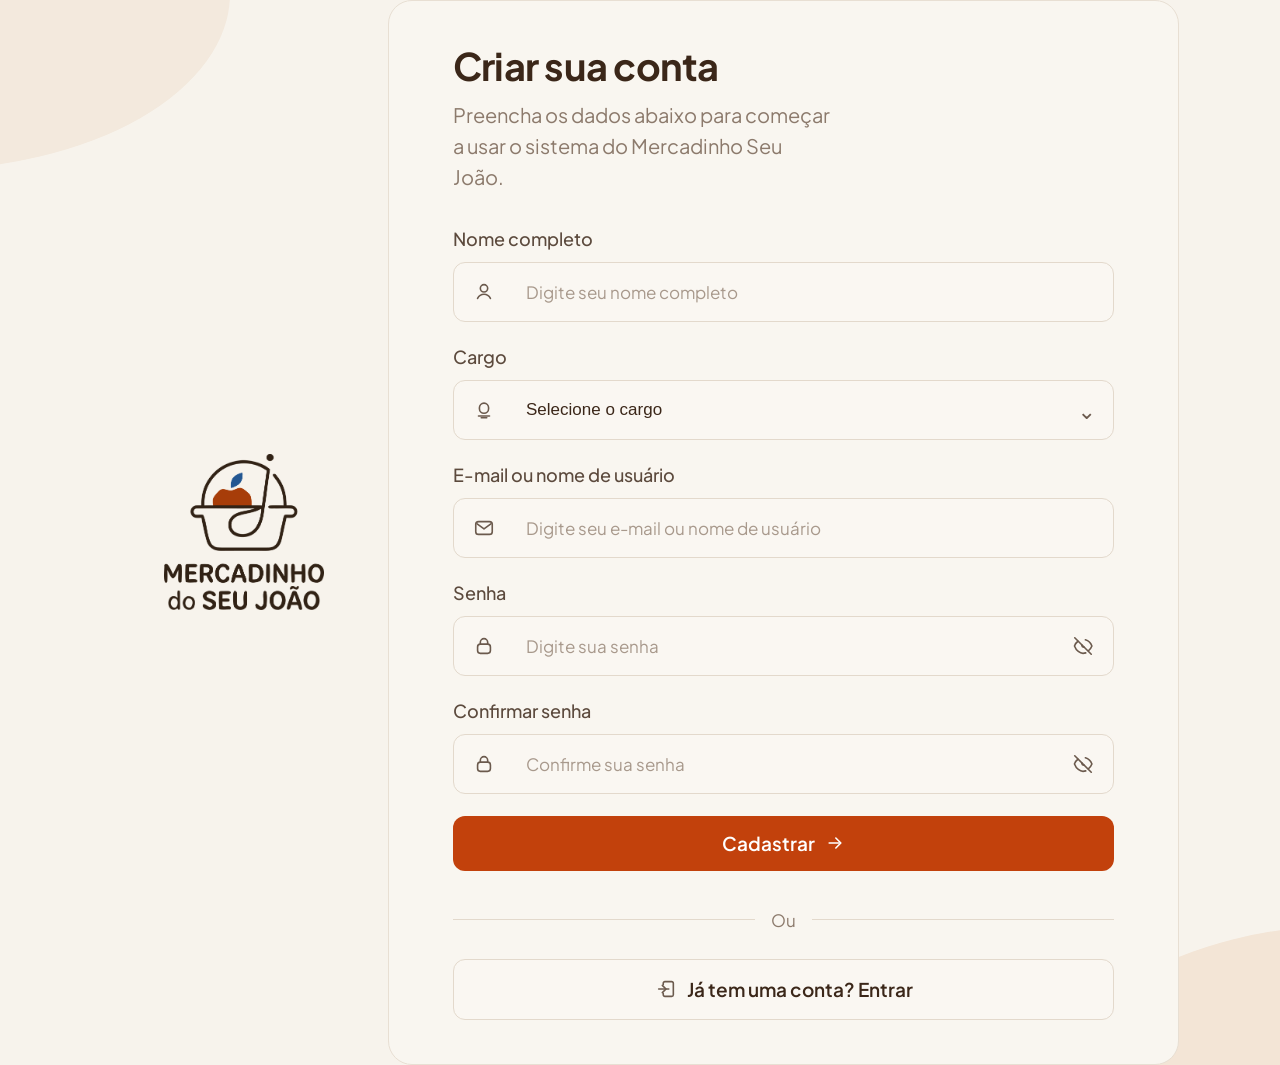
==== cadastro.html @ 9cb5e287 "Adiciona versão inicial do sistema de controle de estoque Aplicação web do Mercadinho Seu João com F" ====
<!DOCTYPE html>
<html lang="pt-BR">
<head>
  <meta charset="UTF-8" />
  <meta name="viewport" content="width=device-width, initial-scale=1.0" />
  <title>Mercadinho Seu João | Cadastro</title>
  <link rel="preconnect" href="https://fonts.googleapis.com" />
  <link rel="preconnect" href="https://fonts.gstatic.com" crossorigin />
  <link href="https://fonts.googleapis.com/css2?family=Plus+Jakarta+Sans:wght@400;500;600;700&display=swap" rel="stylesheet" />
  <link rel="stylesheet" href="styles.css" />
</head>
<body>
  <main class="login-page">
    <div class="decor decor-top-left" aria-hidden="true"></div>
    <div class="decor decor-bottom-right" aria-hidden="true"></div>

    <section class="brand-panel" aria-label="Apresentação do Mercadinho Seu João">
      <div class="brand-identity" aria-label="Mercadinho Seu João">
        <div class="brand-basket" aria-hidden="true">
          <img src="assets/logo.png" alt="Mercadinho Seu João" />
        </div>
      </div>

      <div class="store-illustration hidden-illustration" aria-hidden="true">
        <svg viewBox="0 0 460 245" role="presentation" focusable="false">
          <path d="M37 142c20-59 73-103 145-109 85-8 149 30 192 77 21 23 28 52 8 76-23 28-72 44-125 47-61 4-126-3-175-25-42-18-63-46-45-66Z" fill="#F3E6D8" />
          <ellipse cx="231" cy="211" rx="185" ry="14" fill="#EADBCB" />

          <rect x="155" y="68" width="151" height="95" rx="18" fill="#F3E3D3" />
          <path d="M142 73h178l-14 25H156l-14-25Z" fill="#F2D1B2" opacity="0.28" />
          <path d="M137 73h188l-10 24H147l-10-24Z" fill="#F0C59D" opacity="0.24" />

          <path d="M146 67h168c4 0 7 3 7 7v19H139V74c0-4 3-7 7-7Z" fill="#EE8E4F" />
          <path d="M146 67h24v26h-24z" fill="#F7C9A6" />
          <path d="M170 67h24v26h-24z" fill="#F2A870" />
          <path d="M194 67h24v26h-24z" fill="#EE8E4F" />
          <path d="M218 67h24v26h-24z" fill="#F7C9A6" />
          <path d="M242 67h24v26h-24z" fill="#F2A870" />
          <path d="M266 67h24v26h-24z" fill="#EE8E4F" />
          <path d="M290 67h24v26h-24z" fill="#F7C9A6" />
          <path d="M146 92c5 8 20 12 36 12 15 0 30-4 34-12 5 8 20 12 36 12 15 0 30-4 34-12 5 8 20 12 36 12 10 0 21-2 28-7v28H139V85c5 4 11 7 18 7 10 0 21-2 28-7 5 8 20 12 36 12 15 0 30-4 34-12Z" fill="#E7A96F" opacity="0.08" />

          <rect x="160" y="114" width="61" height="96" rx="7" fill="#E0997B" />
          <rect x="233" y="116" width="96" height="84" rx="6" fill="#EDD9C6" />
          <rect x="239" y="130" width="84" height="4" rx="2" fill="#D9C1A9" />
          <rect x="239" y="157" width="84" height="4" rx="2" fill="#D9C1A9" />
          <rect x="239" y="184" width="84" height="4" rx="2" fill="#D9C1A9" />

          <g>
            <rect x="247" y="137" width="12" height="15" rx="3" fill="#E5BCA0" />
            <rect x="262" y="137" width="12" height="15" rx="3" fill="#D9A98A" />
            <rect x="277" y="137" width="12" height="15" rx="3" fill="#E5BCA0" />
            <rect x="247" y="164" width="12" height="15" rx="3" fill="#D9A98A" />
            <rect x="262" y="164" width="12" height="15" rx="3" fill="#E5BCA0" />
            <rect x="277" y="164" width="12" height="15" rx="3" fill="#D9A98A" />
          </g>

          <circle cx="213" cy="170" r="3" fill="#F3E6D8" />

          <rect x="94" y="144" width="83" height="44" rx="4" fill="#E3C6A8" />
          <rect x="98" y="148" width="75" height="5" rx="2.5" fill="#D6B58F" opacity="0.55" />
          <rect x="98" y="157" width="75" height="5" rx="2.5" fill="#D6B58F" opacity="0.55" />
          <circle cx="121" cy="135" r="14" fill="#EE9B5A" />
          <circle cx="148" cy="138" r="14" fill="#EE9B5A" />
          <path d="M113 124c2 0 6 1 8 5" stroke="#8FB06B" stroke-width="3" stroke-linecap="round" fill="none" />
          <path d="M140 126c2 1 5 3 7 7" stroke="#8FB06B" stroke-width="3" stroke-linecap="round" fill="none" />
          <path d="M111 123l-7-4" stroke="#8FB06B" stroke-width="3" stroke-linecap="round" fill="none" />
          <path d="M139 125l7-4" stroke="#8FB06B" stroke-width="3" stroke-linecap="round" fill="none" />

          <g fill="none" stroke="#A8826A" stroke-width="4" stroke-linecap="round" stroke-linejoin="round">
            <path d="M338 140h31l11 23H338Z" />
            <path d="M333 131h13l7 9" />
            <path d="M342 146h28" />
            <path d="M346 153h24" />
            <path d="M351 159h18" />
            <path d="M355 166h11" />
            <path d="M350 140v23" />
            <path d="M360 140v23" />
            <path d="M370 140v23" />
            <circle cx="344" cy="177" r="7" />
            <circle cx="372" cy="177" r="7" />
          </g>
        </svg>
      </div>
    </section>

    <section class="login-card" aria-label="Cadastro de usuário">
      <form id="register-form" class="login-form" action="index.html" method="get">
        <header class="card-header">
          <h1>Criar sua conta</h1>
          <p>Preencha os dados abaixo para começar a usar o sistema do Mercadinho Seu João.</p>
        </header>

        <div class="field-group">
          <label for="register-name">Nome completo</label>
          <div class="field-shell">
            <span class="field-icon field-icon-left" aria-hidden="true">
              <svg viewBox="0 0 24 24" focusable="false" aria-hidden="true">
                <circle cx="12" cy="8" r="4" fill="none" stroke="currentColor" stroke-width="1.75" />
                <path d="M5 19c1.5-3 4.3-4.5 7-4.5s5.5 1.5 7 4.5" fill="none" stroke="currentColor" stroke-width="1.75" stroke-linecap="round" stroke-linejoin="round" />
              </svg>
            </span>
            <input id="register-name" name="register-name" type="text" autocomplete="name" placeholder="Digite seu nome completo" />
          </div>
        </div>

        <div class="field-group">
          <label for="register-role">Cargo</label>
          <div class="field-shell select-shell">
            <span class="field-icon field-icon-left" aria-hidden="true">
              <svg viewBox="0 0 24 24" focusable="false" aria-hidden="true">
                <path d="M7 9.5a5 5 0 0 1 10 0v1A5 5 0 0 1 7 10.5v-1Z" fill="none" stroke="currentColor" stroke-width="1.75" stroke-linecap="round" stroke-linejoin="round" />
                <path d="M6 18.5h12" fill="none" stroke="currentColor" stroke-width="1.75" stroke-linecap="round" />
                <path d="M9 20.5h6" fill="none" stroke="currentColor" stroke-width="1.75" stroke-linecap="round" />
              </svg>
            </span>
            <select id="register-role" name="register-role" aria-label="Cargo">
              <option value="" selected>Selecione o cargo</option>
              <option value="DONO">Dono</option>
              <option value="FUNCIONARIO">Funcionário</option>
            </select>
            <span class="select-chevron" aria-hidden="true">⌄</span>
          </div>
        </div>

        <div class="field-group">
          <label for="register-user">E-mail ou nome de usuário</label>
          <div class="field-shell">
            <span class="field-icon field-icon-left" aria-hidden="true">
              <svg viewBox="0 0 24 24" focusable="false" aria-hidden="true">
                <rect x="3" y="5" width="18" height="14" rx="3" fill="none" stroke="currentColor" stroke-width="1.75" />
                <path d="M4.5 7.5 12 13l7.5-5.5" fill="none" stroke="currentColor" stroke-width="1.75" stroke-linecap="round" stroke-linejoin="round" />
              </svg>
            </span>
            <input id="register-user" name="register-user" type="text" autocomplete="username" placeholder="Digite seu e-mail ou nome de usuário" />
          </div>
        </div>

        <div class="field-group field-group-password">
          <label for="register-password">Senha</label>
          <div class="field-shell">
            <span class="field-icon field-icon-left" aria-hidden="true">
              <svg viewBox="0 0 24 24" focusable="false" aria-hidden="true">
                <rect x="5" y="10" width="14" height="10" rx="3" fill="none" stroke="currentColor" stroke-width="1.75" />
                <path d="M8 10V8a4 4 0 0 1 8 0v2" fill="none" stroke="currentColor" stroke-width="1.75" stroke-linecap="round" stroke-linejoin="round" />
              </svg>
            </span>
            <input id="register-password" name="register-password" type="password" autocomplete="new-password" placeholder="Digite sua senha" />
            <button class="password-toggle" type="button" aria-label="Mostrar senha" data-password-toggle>
              <span class="field-icon" aria-hidden="true" data-eye-off>
                <svg viewBox="0 0 24 24" focusable="false" aria-hidden="true">
                  <path d="M3 3l18 18" fill="none" stroke="currentColor" stroke-width="1.75" stroke-linecap="round" />
                  <path d="M10.6 10.6A3 3 0 0 0 13.4 13.4" fill="none" stroke="currentColor" stroke-width="1.75" stroke-linecap="round" stroke-linejoin="round" />
                  <path d="M6.5 6.8C4.7 8.1 3.4 9.9 2.7 12c1.9 5.2 6.1 8 9.3 8 1 0 2-.2 3-.5" fill="none" stroke="currentColor" stroke-width="1.75" stroke-linecap="round" stroke-linejoin="round" />
                  <path d="M14.6 5.2c3.1.9 5.8 3.2 7.1 6.8-.8 2.2-2.1 4-3.9 5.3" fill="none" stroke="currentColor" stroke-width="1.75" stroke-linecap="round" stroke-linejoin="round" />
                </svg>
              </span>
              <span class="field-icon is-hidden" aria-hidden="true" data-eye>
                <svg viewBox="0 0 24 24" focusable="false" aria-hidden="true">
                  <path d="M2.8 12c1.8-4.7 6-8 9.2-8s7.4 3.3 9.2 8c-1.8 4.7-6 8-9.2 8S4.6 16.7 2.8 12Z" fill="none" stroke="currentColor" stroke-width="1.75" stroke-linecap="round" stroke-linejoin="round" />
                  <circle cx="12" cy="12" r="3" fill="none" stroke="currentColor" stroke-width="1.75" />
                </svg>
              </span>
            </button>
          </div>
        </div>

        <div class="field-group field-group-password">
          <label for="register-password-confirm">Confirmar senha</label>
          <div class="field-shell">
            <span class="field-icon field-icon-left" aria-hidden="true">
              <svg viewBox="0 0 24 24" focusable="false" aria-hidden="true">
                <rect x="5" y="10" width="14" height="10" rx="3" fill="none" stroke="currentColor" stroke-width="1.75" />
                <path d="M8 10V8a4 4 0 0 1 8 0v2" fill="none" stroke="currentColor" stroke-width="1.75" stroke-linecap="round" stroke-linejoin="round" />
              </svg>
            </span>
            <input id="register-password-confirm" name="register-password-confirm" type="password" autocomplete="new-password" placeholder="Confirme sua senha" />
            <button class="password-toggle" type="button" aria-label="Mostrar senha" data-password-toggle>
              <span class="field-icon" aria-hidden="true" data-eye-off>
                <svg viewBox="0 0 24 24" focusable="false" aria-hidden="true">
                  <path d="M3 3l18 18" fill="none" stroke="currentColor" stroke-width="1.75" stroke-linecap="round" />
                  <path d="M10.6 10.6A3 3 0 0 0 13.4 13.4" fill="none" stroke="currentColor" stroke-width="1.75" stroke-linecap="round" stroke-linejoin="round" />
                  <path d="M6.5 6.8C4.7 8.1 3.4 9.9 2.7 12c1.9 5.2 6.1 8 9.3 8 1 0 2-.2 3-.5" fill="none" stroke="currentColor" stroke-width="1.75" stroke-linecap="round" stroke-linejoin="round" />
                  <path d="M14.6 5.2c3.1.9 5.8 3.2 7.1 6.8-.8 2.2-2.1 4-3.9 5.3" fill="none" stroke="currentColor" stroke-width="1.75" stroke-linecap="round" stroke-linejoin="round" />
                </svg>
              </span>
              <span class="field-icon is-hidden" aria-hidden="true" data-eye>
                <svg viewBox="0 0 24 24" focusable="false" aria-hidden="true">
                  <path d="M2.8 12c1.8-4.7 6-8 9.2-8s7.4 3.3 9.2 8c-1.8 4.7-6 8-9.2 8S4.6 16.7 2.8 12Z" fill="none" stroke="currentColor" stroke-width="1.75" stroke-linecap="round" stroke-linejoin="round" />
                  <circle cx="12" cy="12" r="3" fill="none" stroke="currentColor" stroke-width="1.75" />
                </svg>
              </span>
            </button>
          </div>
        </div>

        <button class="submit-button" type="submit">
          <span>Cadastrar</span>
          <svg viewBox="0 0 24 24" focusable="false" aria-hidden="true">
            <path d="M5 12h12" fill="none" stroke="currentColor" stroke-width="1.9" stroke-linecap="round" />
            <path d="M13 6l6 6-6 6" fill="none" stroke="currentColor" stroke-width="1.9" stroke-linecap="round" stroke-linejoin="round" />
          </svg>
        </button>

        <div class="divider" aria-hidden="true">
          <span></span>
          <strong>Ou</strong>
          <span></span>
        </div>

        <button class="secondary-button" type="button" onclick="window.location.href='index.html'">
          <svg viewBox="0 0 24 24" focusable="false" aria-hidden="true">
            <path d="M9 7V5.8A1.8 1.8 0 0 1 10.8 4h7.4A1.8 1.8 0 0 1 20 5.8v12.4A1.8 1.8 0 0 1 18.2 20h-7.4A1.8 1.8 0 0 1 9 18.2V17" fill="none" stroke="currentColor" stroke-width="1.75" stroke-linecap="round" stroke-linejoin="round" />
            <path d="M15 12H4" fill="none" stroke="currentColor" stroke-width="1.75" stroke-linecap="round" />
            <path d="m8 8 4 4-4 4" fill="none" stroke="currentColor" stroke-width="1.75" stroke-linecap="round" stroke-linejoin="round" />
          </svg>
          <span>Já tem uma conta? Entrar</span>
        </button>
      </form>
    </section>
  </main>

  <link rel="stylesheet" href="css/feedback.css" />
  <script src="js/feedback.js"></script>
  <script src="main.js"></script>
</body>
</html>
---- styles.css ----
:root {
  --bg: #f7f3ec;
  --blob-1: #f3e9dd;
  --blob-2: #f3e5d6;
  --card-bg: #f9f6f0;
  --card-border: #e8dfd3;
  --field-border: #e3d9cc;
  --field-bg: #faf7f2;
  --text: #3b2719;
  --text-label: #5c4a3d;
  --text-muted: #8c7a6c;
  --placeholder: #a8998c;
  --icon: #6b5a4d;
  --accent: #c2410c;
  --accent-hover: #9a3412;
  --focus-ring: rgba(194, 65, 12, 0.15);
}

* {
  box-sizing: border-box;
}

html,
body {
  margin: 0;
  min-height: 100%;
}

body {
  font-family: "Plus Jakarta Sans", system-ui, sans-serif;
  background: var(--bg);
  color: var(--text);
}

button,
a,
input {
  font: inherit;
}

button {
  cursor: pointer;
}

.login-page {
  position: relative;
  min-height: 100vh;
  overflow: hidden;
  display: grid;
  grid-template-columns: minmax(0, 1fr) minmax(0, 791px);
  align-items: center;
  gap: 64px;
  padding: 0 101px 0 164px;
}

.decor {
  position: absolute;
  pointer-events: none;
  z-index: 0;
  border-radius: 60% 40% 55% 45% / 50% 60% 40% 50%;
}

.decor-top-left {
  left: -330px;
  top: -270px;
  width: 560px;
  height: 440px;
  background: var(--blob-1);
}

.decor-bottom-right {
  right: -280px;
  bottom: -240px;
  width: 520px;
  height: 380px;
  background: var(--blob-2);
}

.brand-panel,
.login-card {
  position: relative;
  z-index: 1;
}

.brand-panel {
  align-self: center;
  padding-top: 6px;
  display: flex;
  flex-direction: column;
  align-items: flex-start;
  justify-content: center;
  min-height: 100vh;
  padding-top: 0;
}

.brand-identity {
  display: flex;
  align-items: center;
  justify-content: flex-start;
  width: 100%;
  gap: 18px;
}

.brand-basket {
  width: min(420px, 100%);
  display: flex;
  align-items: center;
  justify-content: flex-start;
  background: transparent;
  border-radius: 0;
  box-shadow: none;
  overflow: visible;
  flex-shrink: 0;
}

.brand-basket img {
  display: block;
  width: 100%;
  max-width: 360px;
  height: auto;
  object-fit: contain;
}

.hidden-illustration {
  display: none;
}

.store-illustration {
  margin-top: 42px;
  width: min(430px, 100%);
  margin-left: 12px;
}

.store-illustration svg {
  display: block;
  width: 100%;
  height: auto;
}

.login-card {
  justify-self: end;
  width: min(791px, 100%);
  background: var(--card-bg);
  border: 1px solid var(--card-border);
  border-radius: 24px;
  padding: 44px 64px;
}

.login-form {
  display: flex;
  flex-direction: column;
}

.card-header h1 {
  margin: 0;
  font-size: 38px;
  line-height: 1.1;
  letter-spacing: -0.02em;
  color: var(--text);
}

.card-header p {
  margin: 12px 0 0;
  max-width: 380px;
  font-size: 20px;
  line-height: 31px;
  color: var(--text-muted);
}

.field-group {
  margin-top: 36px;
}

.field-group + .field-group {
  margin-top: 24px;
}

.field-group label {
  display: inline-block;
  font-size: 18px;
  line-height: 1.2;
  font-weight: 500;
  color: var(--text-label);
}

.field-shell {
  position: relative;
  margin-top: 12px;
}

.field-shell input,
.select-shell select {
  width: 100%;
  height: 60px;
  border: 1px solid var(--field-border);
  border-radius: 12px;
  background: var(--field-bg);
  color: var(--text);
  padding: 0 20px 0 72px;
  font-size: 17px;
  outline: none;
}

.field-shell input::placeholder {
  color: var(--placeholder);
  opacity: 1;
}

.field-shell:focus-within input,
.select-shell:focus-within select {
  border-color: var(--accent);
  box-shadow: 0 0 0 3px var(--focus-ring);
}

.select-shell {
  position: relative;
}

.select-shell select {
  appearance: none;
  -webkit-appearance: none;
  -moz-appearance: none;
  cursor: pointer;
}

.select-chevron {
  position: absolute;
  right: 18px;
  top: 50%;
  transform: translateY(-50%);
  color: var(--icon);
  font-size: 22px;
  line-height: 1;
  pointer-events: none;
}

.field-icon {
  position: absolute;
  top: 50%;
  transform: translateY(-50%);
  width: 22px;
  height: 22px;
  color: var(--icon);
  display: inline-flex;
  align-items: center;
  justify-content: center;
  pointer-events: none;
}

.field-icon svg {
  width: 22px;
  height: 22px;
}

.field-icon-left {
  left: 20px;
}

.password-toggle {
  position: absolute;
  right: 20px;
  top: 50%;
  transform: translateY(-50%);
  width: 22px;
  height: 22px;
  padding: 0;
  border: 0;
  background: transparent;
  color: var(--icon);
  display: inline-flex;
  align-items: center;
  justify-content: center;
}

.password-toggle .field-icon {
  position: static;
  transform: none;
}

.password-toggle:focus-visible {
  outline: 2px solid var(--accent);
  outline-offset: 4px;
  border-radius: 6px;
}

.is-hidden {
  display: none;
}

.forgot-password {
  margin-top: 18px;
  align-self: flex-end;
  color: var(--accent);
  font-size: 15px;
  font-weight: 500;
  text-decoration: none;
}

.forgot-password:hover {
  text-decoration: underline;
}

.forgot-password:focus-visible {
  outline: 2px solid var(--accent);
  outline-offset: 4px;
  border-radius: 4px;
}

.submit-button,
.secondary-button {
  width: 100%;
  border-radius: 12px;
  display: inline-flex;
  align-items: center;
  justify-content: center;
  gap: 10px;
}

.submit-button {
  margin-top: 22px;
  height: 55px;
  border: 0;
  background: var(--accent);
  color: #fff;
  font-size: 19px;
  font-weight: 600;
}

.submit-button svg {
  width: 20px;
  height: 20px;
}

.submit-button:hover {
  background: var(--accent-hover);
}

.submit-button:focus-visible,
.secondary-button:focus-visible {
  outline: 3px solid var(--focus-ring);
  outline-offset: 3px;
}

.divider {
  margin-top: 38px;
  display: flex;
  align-items: center;
  gap: 16px;
  color: var(--text-muted);
}

.divider span {
  flex: 1;
  height: 1px;
  background: var(--field-border);
}

.divider strong {
  font-size: 17px;
  font-weight: 400;
  color: var(--text-muted);
}

.secondary-button {
  margin-top: 28px;
  height: 61px;
  border: 1px solid var(--field-border);
  background: var(--field-bg);
  color: var(--text);
  font-size: 19px;
  font-weight: 600;
}

.secondary-button svg {
  width: 22px;
  height: 22px;
  color: var(--icon);
}

.secondary-button:hover {
  border-color: #d8c8b6;
}

@media (max-width: 1100px) {
  .login-page {
    gap: 40px;
    padding-left: 48px;
    padding-right: 48px;
  }
}

@media (max-width: 900px) {
  .login-page {
    grid-template-columns: minmax(0, 1fr);
    justify-items: center;
    align-content: center;
    padding: 32px 24px;
    gap: 28px;
  }

  .brand-panel {
    padding-top: 0;
    text-align: center;
  }

  .brand-mark {
    justify-content: center;
  }

  .brand-slogan,
  .store-illustration {
    display: none;
  }

  .login-card {
    justify-self: center;
    width: 100%;
    max-width: 520px;
    padding: 36px 28px;
  }
}

@media (max-width: 520px) {
  .login-page {
    padding: 16px;
    gap: 20px;
  }

  .brand-mark {
    gap: 16px;
  }

  .brand-logo {
    width: 84px;
    height: 84px;
    border-radius: 20px;
  }

  .brand-logo svg {
    width: 40px;
    height: 40px;
  }

  .brand-name,
  .brand-owner {
    font-size: 28px;
  }

  .card-header h1 {
    font-size: 30px;
  }

  .card-header p {
    font-size: 17px;
    line-height: 27px;
  }

  .field-group label {
    font-size: 16px;
  }

  .field-shell input {
    font-size: 16px;
  }

  .submit-button,
  .secondary-button {
    font-size: 18px;
  }

  .login-card {
    padding: 28px 20px;
  }
}
---- css/feedback.css ----
.mercadinho-feedback-root {
  position: fixed;
  top: 20px;
  right: 20px;
  z-index: 2000;
  display: flex;
  flex-direction: column;
  gap: 10px;
  pointer-events: none;
}

.app-toast {
  min-width: 220px;
  max-width: 360px;
  padding: 12px 16px;
  border-radius: 14px;
  border: 1px solid rgba(118, 89, 70, 0.18);
  background: rgba(38, 26, 18, 0.96);
  color: #fff7f2;
  box-shadow: 0 12px 30px rgba(27, 19, 14, 0.2);
  font-size: 14px;
  line-height: 1.4;
  letter-spacing: 0.01em;
  opacity: 0;
  transform: translateY(-8px);
  transition: opacity 0.22s ease, transform 0.22s ease;
  pointer-events: auto;
}

.app-toast.is-visible {
  opacity: 1;
  transform: translateY(0);
}

.app-toast--success {
  background: rgba(21, 96, 60, 0.96);
  border-color: rgba(94, 171, 116, 0.45);
}

.app-toast--error {
  background: rgba(125, 32, 32, 0.96);
  border-color: rgba(201, 90, 90, 0.45);
}

.app-toast--warning {
  background: rgba(134, 95, 12, 0.96);
  border-color: rgba(226, 176, 70, 0.45);
}

.app-toast--info {
  background: rgba(38, 26, 18, 0.96);
}

.app-feedback-backdrop {
  position: fixed;
  inset: 0;
  z-index: 2200;
  display: flex;
  align-items: center;
  justify-content: center;
  background: rgba(24, 18, 14, 0.4);
  backdrop-filter: blur(2px);
  padding: 20px;
}

.app-feedback-dialog {
  width: min(420px, calc(100vw - 32px));
  border-radius: 18px;
  background: #fffdfb;
  border: 1px solid rgba(132, 112, 97, 0.18);
  box-shadow: 0 26px 42px rgba(40, 29, 20, 0.18);
  padding: 22px 20px 18px;
}

.app-feedback-title {
  font-size: 20px;
  font-weight: 700;
  color: #2d1d12;
  margin-bottom: 10px;
}

.app-feedback-message {
  margin: 0 0 16px;
  color: #5b473a;
  font-size: 15px;
  line-height: 1.5;
}

.app-feedback-field {
  display: block;
  margin-bottom: 16px;
}

.app-feedback-field input {
  width: 100%;
  height: 46px;
  padding: 0 14px;
  border-radius: 12px;
  border: 1px solid #e3d8ca;
  background: #f7f2eb;
  color: #2d1d12;
  font-size: 15px;
  outline: none;
}

.app-feedback-field input:focus {
  border-color: #d86c38;
  box-shadow: 0 0 0 3px rgba(216, 108, 56, 0.12);
}

.app-feedback-actions {
  display: flex;
  justify-content: flex-end;
  gap: 10px;
}

.app-feedback-button {
  border: none;
  border-radius: 10px;
  padding: 10px 16px;
  font-weight: 600;
  font-size: 14px;
  cursor: pointer;
  transition: transform 0.15s ease, opacity 0.15s ease;
}

.app-feedback-button:hover {
  transform: translateY(-1px);
}

.app-feedback-button--secondary {
  background: #f0e8df;
  color: #4b382d;
}

.app-feedback-button--primary {
  background: #d86c38;
  color: #fff;
}
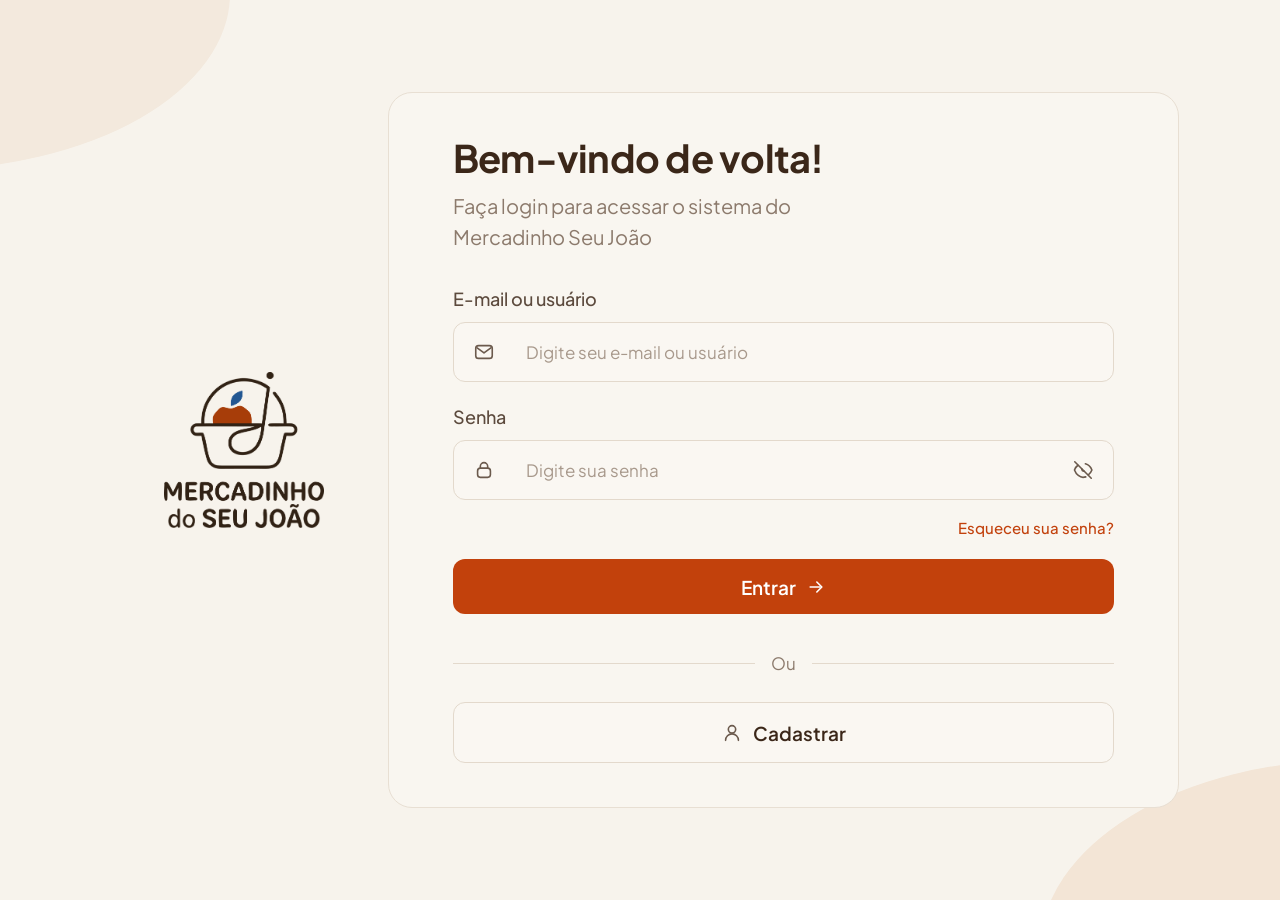
==== commit b9affe96: "feat: gestão de usuários e permissões (somente Dono)" ====
--- a/cadastro.html
+++ b/cadastro.html
@@ -3,7 +3,8 @@
 <head>
   <meta charset="UTF-8" />
   <meta name="viewport" content="width=device-width, initial-scale=1.0" />
-  <title>Mercadinho Seu João | Cadastro</title>
+  <meta http-equiv="refresh" content="0;url=index.html" />
+  <title>Cadastro restrito | Mercadinho Seu João</title>
   <link rel="preconnect" href="https://fonts.googleapis.com" />
   <link rel="preconnect" href="https://fonts.gstatic.com" crossorigin />
   <link href="https://fonts.googleapis.com/css2?family=Plus+Jakarta+Sans:wght@400;500;600;700&display=swap" rel="stylesheet" />
@@ -85,7 +86,16 @@
     </section>
 
     <section class="login-card" aria-label="Cadastro de usuário">
-      <form id="register-form" class="login-form" action="index.html" method="get">
+      <div class="login-form">
+        <header class="card-header">
+          <h1>Cadastro feito pelo Dono</h1>
+          <p>Para criar uma conta, peça ao Dono do mercadinho para cadastrar seu usuário.</p>
+        </header>
+        <button class="secondary-button" type="button" onclick="window.location.href='index.html'">
+          <span>Voltar para o login</span>
+        </button>
+      </div>
+      <form id="register-form" class="login-form" action="index.html" method="get" hidden>
         <header class="card-header">
           <h1>Criar sua conta</h1>
           <p>Preencha os dados abaixo para começar a usar o sistema do Mercadinho Seu João.</p>
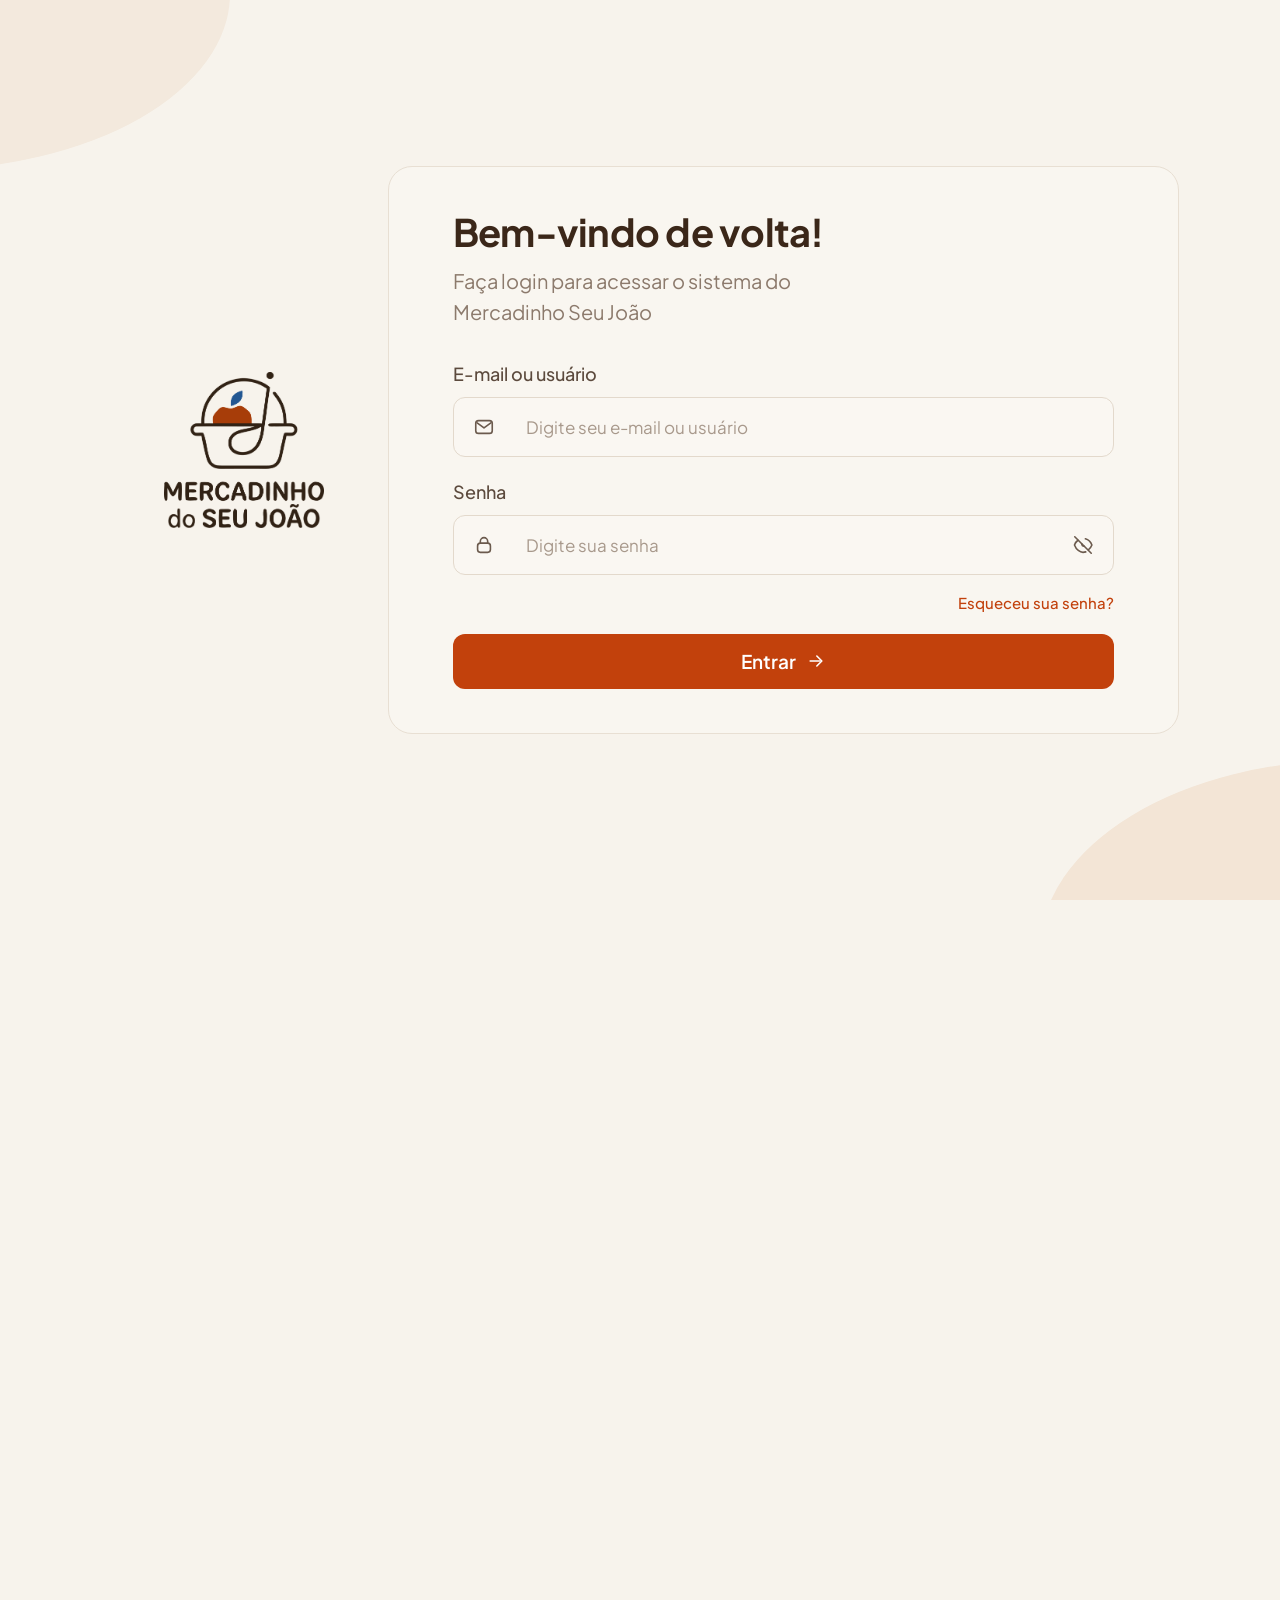
==== commit 9eb282b7: "feat: front-end com sessão, menu dinâmico e controle de acesso por permissão" ====
--- a/cadastro.html
+++ b/cadastro.html
@@ -232,6 +232,5 @@
 
   <link rel="stylesheet" href="css/feedback.css" />
   <script src="js/feedback.js"></script>
-  <script src="main.js"></script>
 </body>
 </html>
